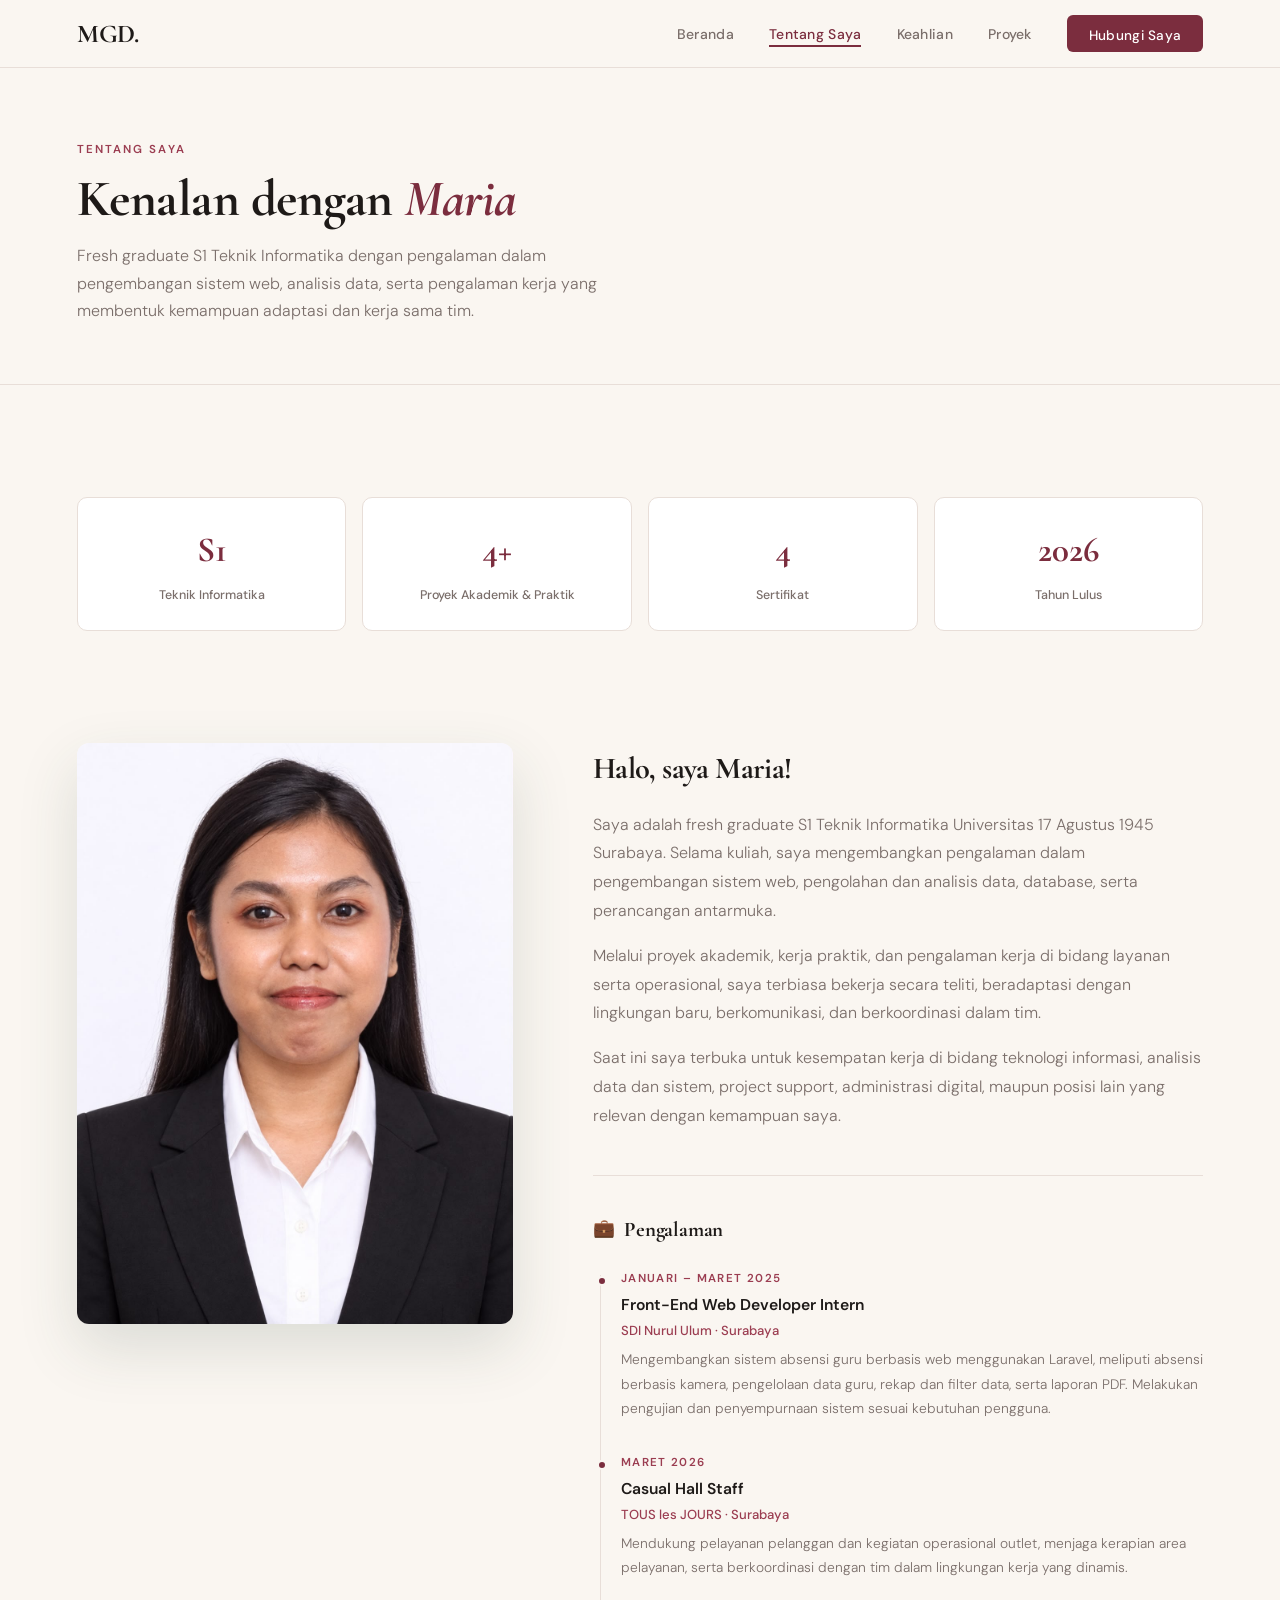
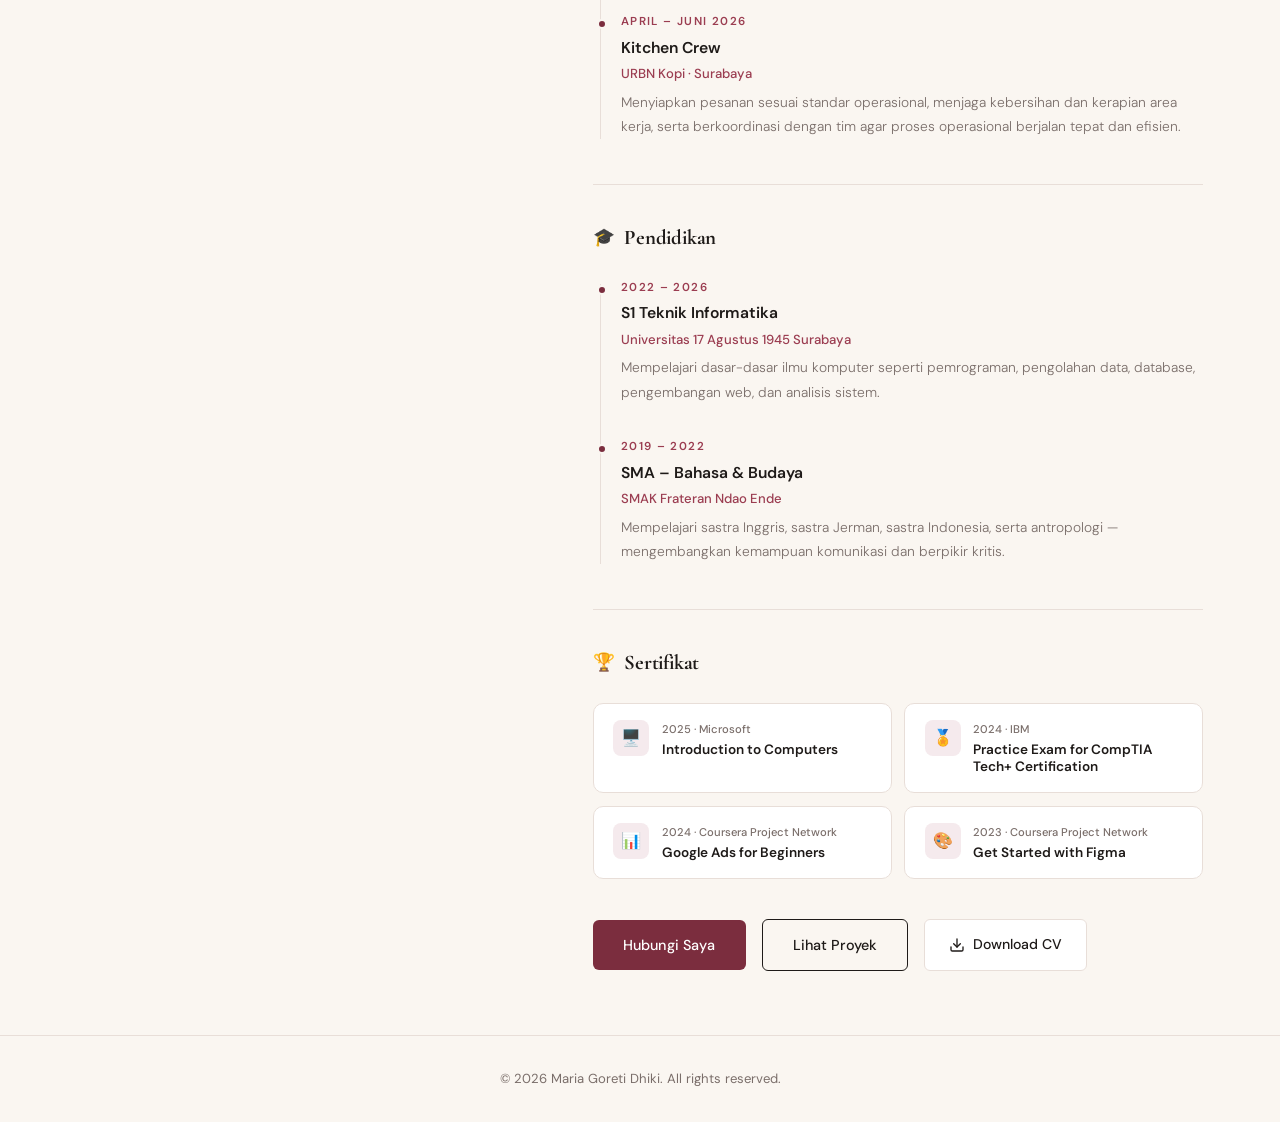
==== about.html @ 5c77bccf "Add files via upload Update portfolio" ====
<!DOCTYPE html>
<html lang="id">
<head>
  <meta charset="UTF-8"/>
  <meta name="viewport" content="width=device-width, initial-scale=1.0"/>
  <title>Tentang Saya – Maria Goreti Dhiki</title>
  <link rel="stylesheet" href="assets/css/style.css"/>
  <style>
    .about-grid { display: grid; grid-template-columns: 1fr 1.4fr; gap: 5rem; align-items: start; }
    .about-photo {
      width: 100%; aspect-ratio: 3/4;
      border-radius: 12px; overflow: hidden;
      box-shadow: 0 24px 60px rgba(44,74,62,0.15);
      position: sticky; top: 88px;
    }
    .about-photo img { width: 100%; height: 100%; object-fit: cover; object-position: top center; display: block; }

    .about-text h3 {
      font-family: 'Cormorant Garamond', serif;
      font-size: 1.9rem; font-weight: 700;
      margin-bottom: 1rem; letter-spacing: -0.02em;
    }
    .about-text p { color: var(--muted); margin-bottom: 1rem; font-weight: 300; line-height: 1.8; }

    /* Stats */
    .stats-row { display: grid; grid-template-columns: repeat(4, 1fr); gap: 1rem; margin: 3rem 0; }
    .stat-card { background: var(--white); border: 1px solid var(--border); border-radius: 10px; padding: 1.4rem; text-align: center; transition: border-color 0.2s, transform 0.2s; }
    .stat-card:hover { border-color: var(--burgundy); transform: translateY(-3px); }
    .stat-num { font-family: 'Cormorant Garamond', serif; font-size: 2.2rem; font-weight: 700; color: var(--burgundy); display: block; }
    .stat-label { font-size: 0.78rem; color: var(--muted); font-weight: 500; margin-top: 2px; }

    /* Section divider */
    .about-section { margin-top: 2.8rem; padding-top: 2.2rem; border-top: 1px solid var(--border); }
    .about-section-title {
      font-family: 'Cormorant Garamond', serif;
      font-size: 1.3rem; font-weight: 700;
      margin-bottom: 1.4rem; letter-spacing: -0.01em;
      display: flex; align-items: center; gap: 0.6rem;
    }
    .about-section-title span { font-size: 1.1rem; }

    /* Timeline */
    .timeline { position: relative; padding-left: 28px; }
    .timeline::before { content: ''; position: absolute; left: 7px; top: 6px; bottom: 0; width: 1px; background: var(--border); }
    .timeline-item { position: relative; margin-bottom: 2rem; }
    .timeline-item::before { content: ''; position: absolute; left: -24px; top: 7px; width: 10px; height: 10px; border-radius: 50%; background: var(--burgundy); border: 2px solid var(--cream); }
    .timeline-year { font-size: 0.72rem; font-weight: 600; letter-spacing: 0.12em; color: var(--burgundy-md); text-transform: uppercase; margin-bottom: 3px; }
    .timeline-item h4 { font-size: 0.98rem; font-weight: 600; margin-bottom: 2px; }
    .timeline-item .tl-sub { font-size: 0.82rem; color: var(--burgundy-md); font-weight: 500; margin-bottom: 4px; }
    .timeline-item p { font-size: 0.86rem; color: var(--muted); font-weight: 300; }

    /* Sertifikat */
    .cert-grid { display: grid; grid-template-columns: 1fr 1fr; gap: 0.8rem; }
    .cert-card {
      background: var(--white); border: 1px solid var(--border);
      border-radius: 10px; padding: 1rem 1.2rem;
      display: flex; align-items: flex-start; gap: 0.8rem;
      transition: border-color 0.2s, transform 0.2s;
    }
    .cert-card:hover { border-color: var(--burgundy); transform: translateY(-2px); }
    .cert-icon {
      width: 36px; height: 36px; min-width: 36px;
      background: var(--burgundy-lt); border-radius: 8px;
      display: flex; align-items: center; justify-content: center;
      font-size: 1rem;
    }
    .cert-info small { font-size: 0.7rem; color: var(--muted); font-weight: 500; display: block; margin-bottom: 2px; }
    .cert-info strong { font-size: 0.85rem; font-weight: 600; line-height: 1.3; display: block; }

    /* CTA buttons */
    .about-cta { display: flex; gap: 1rem; flex-wrap: wrap; margin-top: 2.5rem; align-items: center; }
    .btn-download {
      display: inline-flex; align-items: center; gap: 0.5rem;
      border: 1.5px solid var(--border); color: var(--charcoal);
      padding: 13px 24px; border-radius: 6px;
      text-decoration: none; font-size: 0.88rem; font-weight: 500;
      background: var(--white);
      transition: all 0.2s;
    }
    .btn-download:hover { border-color: var(--burgundy); color: var(--burgundy); transform: translateY(-2px); }

    @media (max-width: 768px) {
      .about-grid { grid-template-columns: 1fr; }
      .stats-row { grid-template-columns: repeat(2, 1fr); }
      .cert-grid { grid-template-columns: 1fr; }
      .about-photo { position: static; aspect-ratio: 4/3; }
    }
  </style>
</head>
<body>
  <nav>
    <a href="index.html" class="nav-logo">MGD.</a>
    <ul class="nav-links">
      <li><a href="index.html">Beranda</a></li>
      <li><a href="about.html">Tentang Saya</a></li>
      <li><a href="skills.html">Keahlian</a></li>
      <li><a href="projects.html">Proyek</a></li>
      <li><a href="contact.html" class="nav-contact-btn">Hubungi Saya</a></li>
    </ul>
  </nav>

  <div class="page-wrapper">
    <div class="page-hero">
      <p class="page-label">Tentang Saya</p>
      <h1 class="page-title">Kenalan dengan <em>Maria</em></h1>
      <p class="page-sub">Fresh graduate S1 Teknik Informatika dengan pengalaman dalam pengembangan sistem web, analisis data, serta pengalaman kerja yang membentuk kemampuan adaptasi dan kerja sama tim.</p>
    </div>

    <!-- STATS -->
    <div class="section-content" style="padding-bottom: 0;">
      <div class="stats-row">
        <div class="stat-card fade-in"><span class="stat-num">S1</span><span class="stat-label">Teknik Informatika</span></div>
        <div class="stat-card fade-in"><span class="stat-num">4+</span><span class="stat-label">Proyek Akademik &amp; Praktik</span></div>
        <div class="stat-card fade-in"><span class="stat-num">4</span><span class="stat-label">Sertifikat</span></div>
        <div class="stat-card fade-in"><span class="stat-num">2026</span><span class="stat-label">Tahun Lulus</span></div>
      </div>
    </div>

    <!-- ABOUT GRID -->
    <div class="section-content">
      <div class="about-grid">

        <!-- Foto -->
        <div class="about-photo fade-in">
          <img src="assets/img/Profil.jpeg" alt="Maria Goreti Dhiki"/>
        </div>

        <!-- Konten kanan -->
        <div class="about-text fade-in">
          <h3>Halo, saya Maria!</h3>
          <p>Saya adalah fresh graduate S1 Teknik Informatika Universitas 17 Agustus 1945 Surabaya. Selama kuliah, saya mengembangkan pengalaman dalam pengembangan sistem web, pengolahan dan analisis data, database, serta perancangan antarmuka.</p>
          <p>Melalui proyek akademik, kerja praktik, dan pengalaman kerja di bidang layanan serta operasional, saya terbiasa bekerja secara teliti, beradaptasi dengan lingkungan baru, berkomunikasi, dan berkoordinasi dalam tim.</p>
          <p>Saat ini saya terbuka untuk kesempatan kerja di bidang teknologi informasi, analisis data dan sistem, project support, administrasi digital, maupun posisi lain yang relevan dengan kemampuan saya.</p>

          <!-- PENGALAMAN -->
          <div class="about-section">
            <div class="about-section-title"><span>💼</span> Pengalaman</div>
            <div class="timeline">
              <div class="timeline-item">
                <div class="timeline-year">Januari – Maret 2025</div>
                <h4>Front-End Web Developer Intern</h4>
                <div class="tl-sub">SDI Nurul Ulum · Surabaya</div>
                <p>Mengembangkan sistem absensi guru berbasis web menggunakan Laravel, meliputi absensi berbasis kamera, pengelolaan data guru, rekap dan filter data, serta laporan PDF. Melakukan pengujian dan penyempurnaan sistem sesuai kebutuhan pengguna.</p>
              </div>
              <div class="timeline-item">
                <div class="timeline-year">Maret 2026</div>
                <h4>Casual Hall Staff</h4>
                <div class="tl-sub">TOUS les JOURS · Surabaya</div>
                <p>Mendukung pelayanan pelanggan dan kegiatan operasional outlet, menjaga kerapian area pelayanan, serta berkoordinasi dengan tim dalam lingkungan kerja yang dinamis.</p>
              </div>
              <div class="timeline-item">
                <div class="timeline-year">April – Juni 2026</div>
                <h4>Kitchen Crew</h4>
                <div class="tl-sub">URBN Kopi · Surabaya</div>
                <p>Menyiapkan pesanan sesuai standar operasional, menjaga kebersihan dan kerapian area kerja, serta berkoordinasi dengan tim agar proses operasional berjalan tepat dan efisien.</p>
              </div>
            </div>
          </div>

          <!-- PENDIDIKAN -->
          <div class="about-section">
            <div class="about-section-title"><span>🎓</span> Pendidikan</div>
            <div class="timeline">
              <div class="timeline-item">
                <div class="timeline-year">2022 – 2026</div>
                <h4>S1 Teknik Informatika</h4>
                <div class="tl-sub">Universitas 17 Agustus 1945 Surabaya</div>
                <p>Mempelajari dasar-dasar ilmu komputer seperti pemrograman, pengolahan data, database, pengembangan web, dan analisis sistem.</p>
              </div>
              <div class="timeline-item">
                <div class="timeline-year">2019 – 2022</div>
                <h4>SMA – Bahasa &amp; Budaya</h4>
                <div class="tl-sub">SMAK Frateran Ndao Ende</div>
                <p>Mempelajari sastra Inggris, sastra Jerman, sastra Indonesia, serta antropologi — mengembangkan kemampuan komunikasi dan berpikir kritis.</p>
              </div>
            </div>
          </div>

          <!-- SERTIFIKAT -->
          <div class="about-section">
            <div class="about-section-title"><span>🏆</span> Sertifikat</div>
            <div class="cert-grid">
              <div class="cert-card fade-in">
                <div class="cert-icon">🖥️</div>
                <div class="cert-info">
                  <small>2025 · Microsoft</small>
                  <strong>Introduction to Computers</strong>
                </div>
              </div>
              <div class="cert-card fade-in">
                <div class="cert-icon">🏅</div>
                <div class="cert-info">
                  <small>2024 · IBM</small>
                  <strong>Practice Exam for CompTIA Tech+ Certification</strong>
                </div>
              </div>
              <div class="cert-card fade-in">
                <div class="cert-icon">📊</div>
                <div class="cert-info">
                  <small>2024 · Coursera Project Network</small>
                  <strong>Google Ads for Beginners</strong>
                </div>
              </div>
              <div class="cert-card fade-in">
                <div class="cert-icon">🎨</div>
                <div class="cert-info">
                  <small>2023 · Coursera Project Network</small>
                  <strong>Get Started with Figma</strong>
                </div>
              </div>
            </div>
          </div>

          <!-- CTA -->
          <div class="about-cta">
            <a href="contact.html" class="btn-primary">Hubungi Saya</a>
            <a href="projects.html" class="btn-outline">Lihat Proyek</a>
            <a href="assets/cv/Maria_Goreti_Dhiki_CV.pdf" download="Maria_Goreti_Dhiki_CV.pdf" class="btn-download">
              <svg width="16" height="16" viewBox="0 0 24 24" fill="none" stroke="currentColor" stroke-width="2" stroke-linecap="round" stroke-linejoin="round">
                <path d="M21 15v4a2 2 0 01-2 2H5a2 2 0 01-2-2v-4"/>
                <polyline points="7 10 12 15 17 10"/>
                <line x1="12" y1="15" x2="12" y2="3"/>
              </svg>
              Download CV
            </a>
          </div>
        </div>

      </div>
    </div>

    <footer>
      <p>© 2026 Maria Goreti Dhiki. All rights reserved.</p>
    </footer>
  </div>

  <script src="assets/js/main.js"></script>
</body>
</html>
---- assets/css/style.css ----
@import url('https://fonts.googleapis.com/css2?family=Cormorant+Garamond:ital,wght@0,400;0,500;0,600;0,700;1,400;1,600&family=DM+Sans:opsz,wght@9..40,300;9..40,400;9..40,500;9..40,600&display=swap');

*, *::before, *::after { box-sizing: border-box; margin: 0; padding: 0; }

:root {
  --burgundy:    #7B2D3E;
  --burgundy-dk: #561E2B;
  --burgundy-md: #9B3D51;
  --burgundy-lt: #F5EAED;
  --burgundy-acc:#C4758A;
  --cream:       #FAF6F1;
  --warm-white:  #FFFCF9;
  --sand:        #EDE6DC;
  --charcoal:    #1E1A18;
  --muted:       #7A6E6A;
  --border:      #E8DED8;
  --white:       #FFFFFF;
}

html { scroll-behavior: smooth; }

body {
  font-family: 'DM Sans', sans-serif;
  background: var(--cream);
  color: var(--charcoal);
  font-size: 16px;
  line-height: 1.7;
}

/* NAV */
nav {
  position: fixed; top: 0; width: 100%;
  background: rgba(250,246,241,0.96);
  backdrop-filter: blur(12px);
  border-bottom: 1px solid var(--border);
  z-index: 100; padding: 0 6%;
  display: flex; align-items: center; justify-content: space-between;
  height: 68px;
}
.nav-logo {
  font-family: 'Cormorant Garamond', serif;
  font-size: 1.6rem; font-weight: 700;
  color: var(--charcoal); text-decoration: none;
  letter-spacing: -0.01em;
}
.nav-links { display: flex; gap: 2.2rem; list-style: none; align-items: center; }
.nav-links a {
  text-decoration: none; color: var(--muted);
  font-size: 0.875rem; font-weight: 500; letter-spacing: 0.02em;
  transition: color 0.2s; position: relative; padding-bottom: 4px;
}
.nav-links a::after {
  content: ''; position: absolute; bottom: 0; left: 0;
  width: 0; height: 1.5px; background: var(--burgundy);
  transition: width 0.25s;
}
.nav-links a:hover { color: var(--burgundy); }
.nav-links a:hover::after { width: 100%; }
.nav-links a.active { color: var(--burgundy); }
.nav-links a.active::after { width: 100%; }
.nav-contact-btn {
  display: inline-block;
  background: var(--burgundy); color: var(--white) !important;
  padding: 9px 22px; border-radius: 6px;
  font-size: 0.85rem !important; font-weight: 500 !important;
  text-decoration: none; transition: background 0.2s !important;
}
.nav-contact-btn:hover { background: var(--burgundy-md) !important; }
.nav-contact-btn::after { display: none !important; }

/* PAGE WRAPPER */
.page-wrapper { padding-top: 68px; min-height: 100vh; }

/* PAGE HERO */
.page-hero {
  padding: 72px 6% 60px;
  border-bottom: 1px solid var(--border);
  background: var(--cream);
}
.page-label {
  font-size: 0.72rem; font-weight: 600; letter-spacing: 0.18em;
  text-transform: uppercase; color: var(--burgundy-md);
  margin-bottom: 0.7rem;
}
.page-title {
  font-family: 'Cormorant Garamond', serif;
  font-size: clamp(2.4rem, 4vw, 3.6rem); font-weight: 700;
  line-height: 1.12; letter-spacing: -0.01em;
}
.page-title em { font-style: italic; color: var(--burgundy); }
.page-sub {
  color: var(--muted); max-width: 540px;
  margin-top: 0.9rem; font-size: 1rem; font-weight: 300;
}

/* SECTION CONTENT */
.section-content { padding: 64px 6%; }

/* BUTTONS */
.btn-primary {
  display: inline-block;
  background: var(--burgundy); color: var(--white);
  padding: 13px 30px; border-radius: 6px;
  text-decoration: none; font-size: 0.9rem; font-weight: 500;
  transition: background 0.2s, transform 0.15s; letter-spacing: 0.01em;
}
.btn-primary:hover { background: var(--burgundy-md); transform: translateY(-2px); }
.btn-outline {
  display: inline-block;
  border: 1.5px solid var(--charcoal); color: var(--charcoal);
  padding: 13px 30px; border-radius: 6px;
  text-decoration: none; font-size: 0.9rem; font-weight: 500;
  transition: all 0.2s;
}
.btn-outline:hover { border-color: var(--burgundy); color: var(--burgundy); transform: translateY(-2px); }

/* FOOTER */
footer {
  text-align: center; padding: 2rem 6%;
  border-top: 1px solid var(--border);
  font-size: 0.82rem; color: var(--muted);
  background: var(--cream);
}

/* FADE IN */
.fade-in {
  opacity: 0; transform: translateY(20px);
  transition: opacity 0.55s ease, transform 0.55s ease;
}
.fade-in.visible { opacity: 1; transform: translateY(0); }

/* RESPONSIVE */
@media (max-width: 768px) {
  .nav-links { gap: 1rem; }
  .page-hero { padding: 50px 5% 40px; }
  .section-content { padding: 44px 5%; }
}
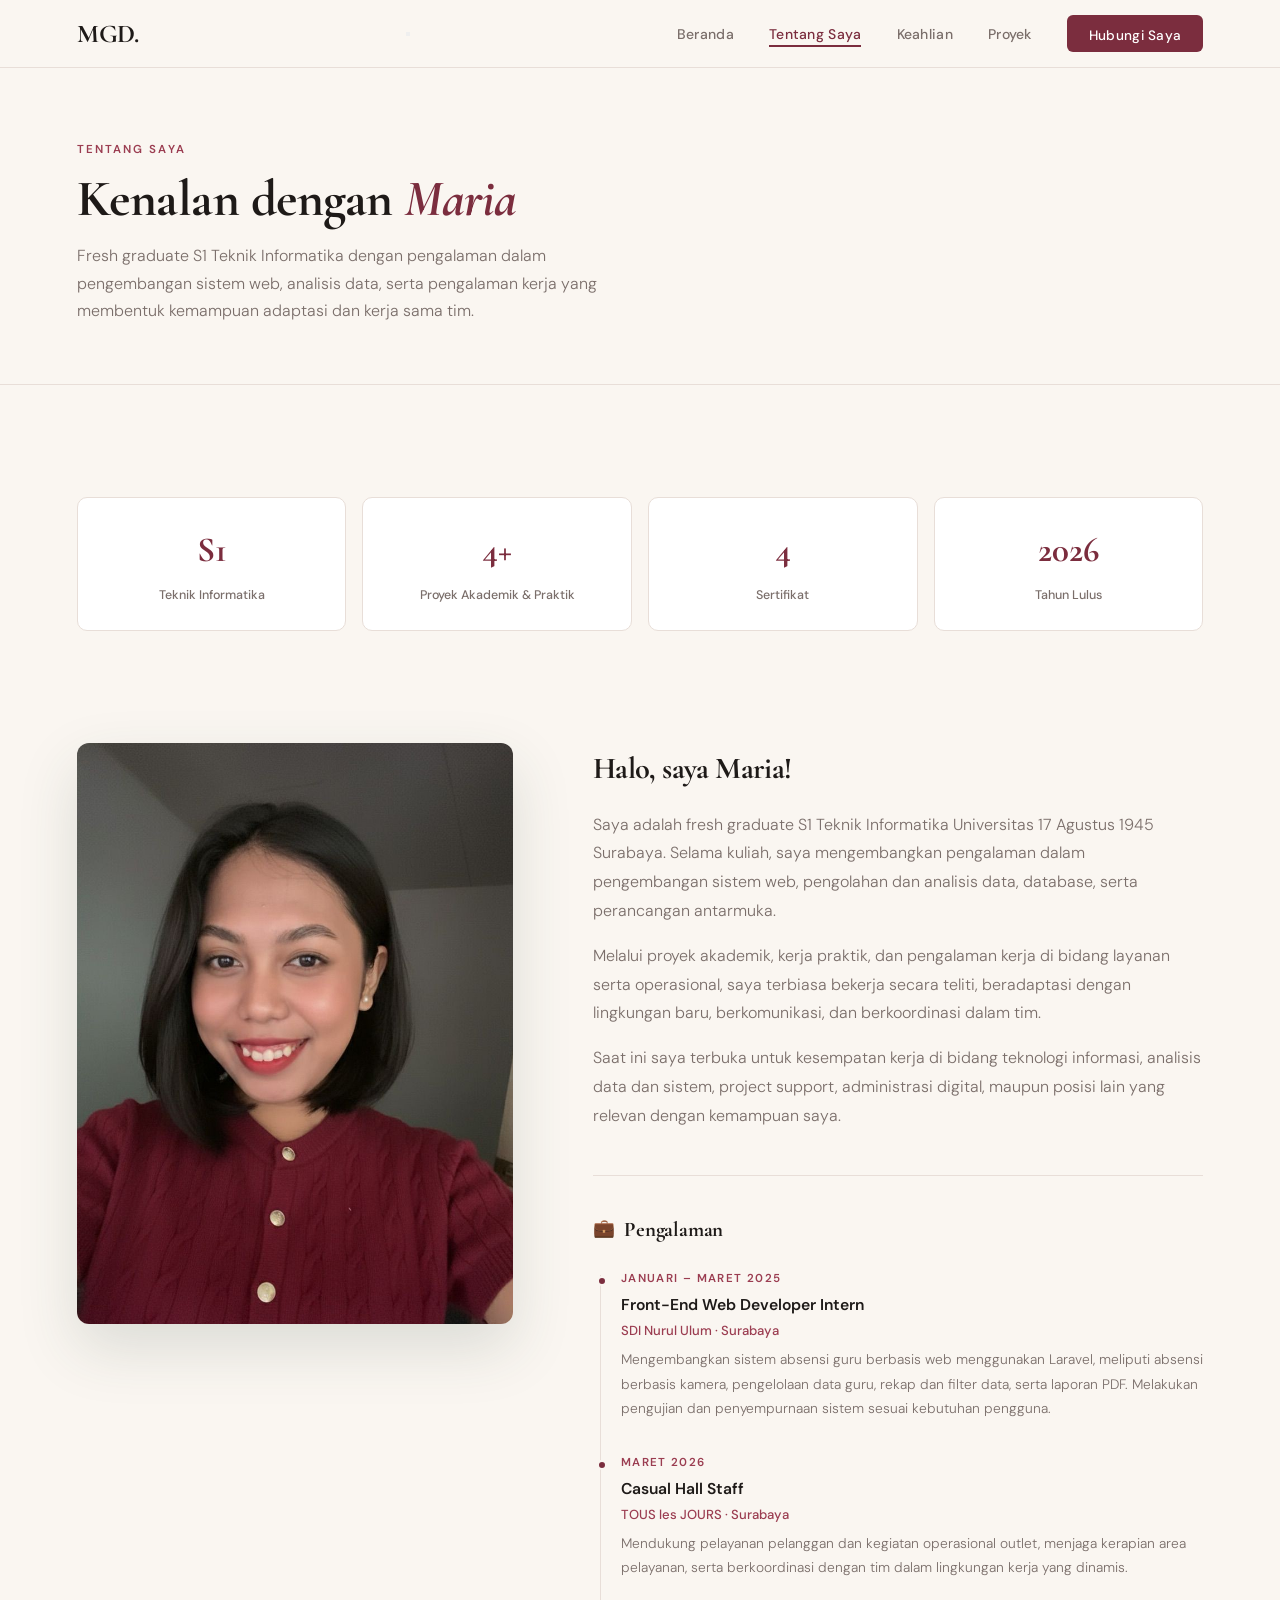
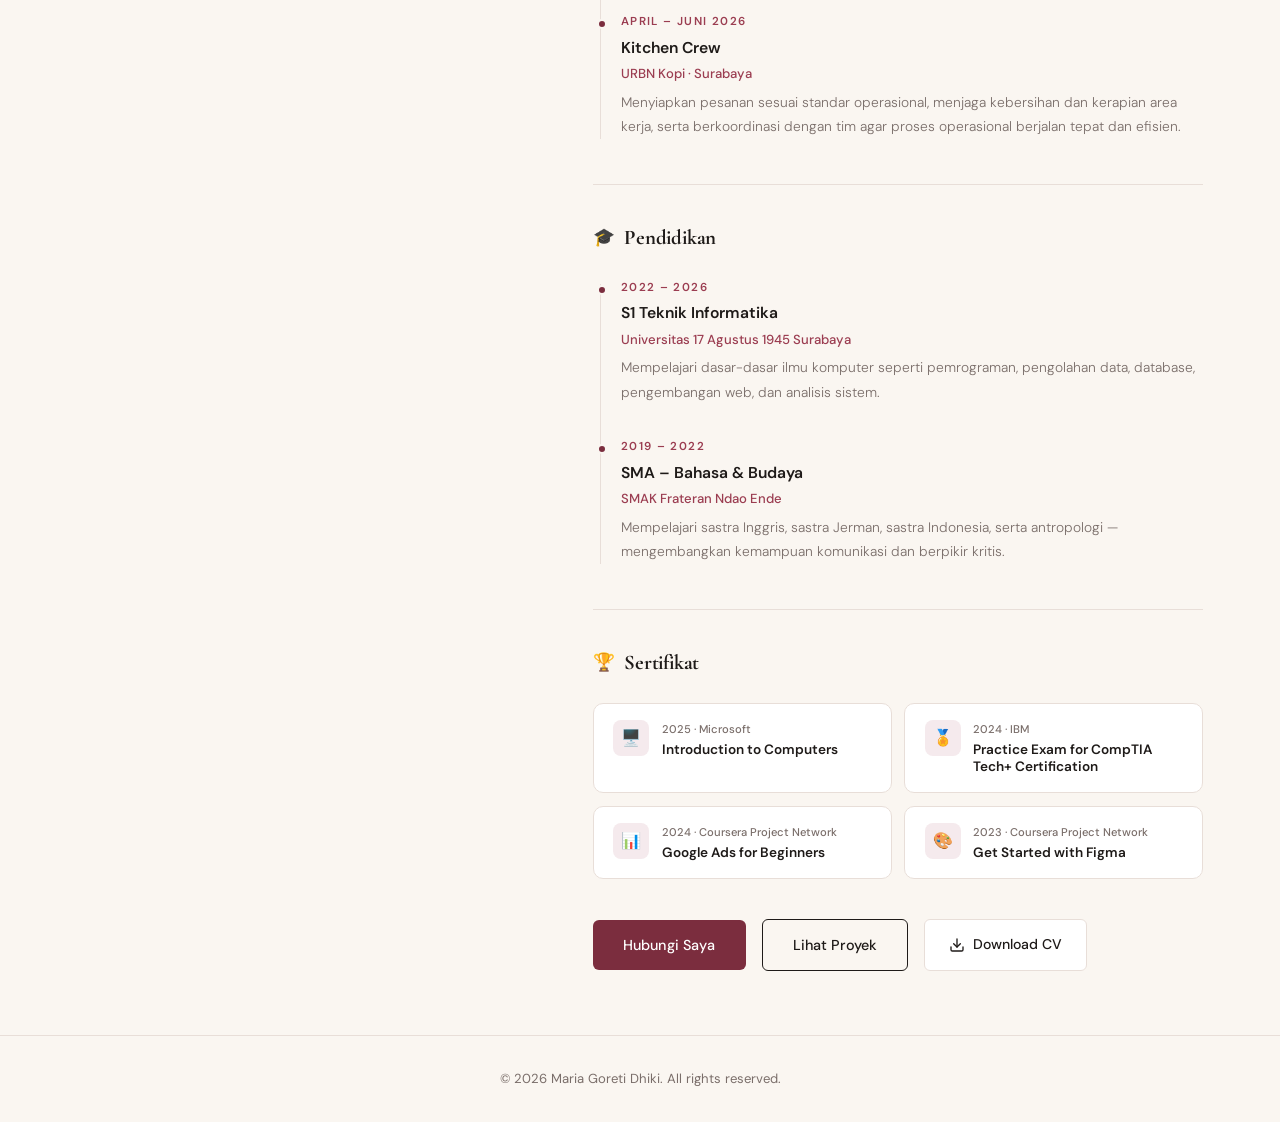
==== commit 57c1969e: "Update portfolio responsive layout" ====
--- a/about.html
+++ b/about.html
@@ -86,11 +86,15 @@
       .about-photo { position: static; aspect-ratio: 4/3; }
     }
   </style>
+  <link rel="stylesheet" href="assets/css/responsive.css"/>
 </head>
 <body>
   <nav>
     <a href="index.html" class="nav-logo">MGD.</a>
-    <ul class="nav-links">
+    <button class="nav-toggle" type="button" aria-label="Buka menu navigasi" aria-expanded="false" aria-controls="primary-navigation">
+      <span></span><span></span><span></span>
+    </button>
+    <ul class="nav-links" id="primary-navigation">
       <li><a href="index.html">Beranda</a></li>
       <li><a href="about.html">Tentang Saya</a></li>
       <li><a href="skills.html">Keahlian</a></li>
@@ -122,7 +126,7 @@
 
         <!-- Foto -->
         <div class="about-photo fade-in">
-          <img src="assets/img/Profil.jpeg" alt="Maria Goreti Dhiki"/>
+          <img src="assets/img/Given.jpeg" alt="Maria Goreti Dhiki"/>
         </div>
 
         <!-- Konten kanan -->
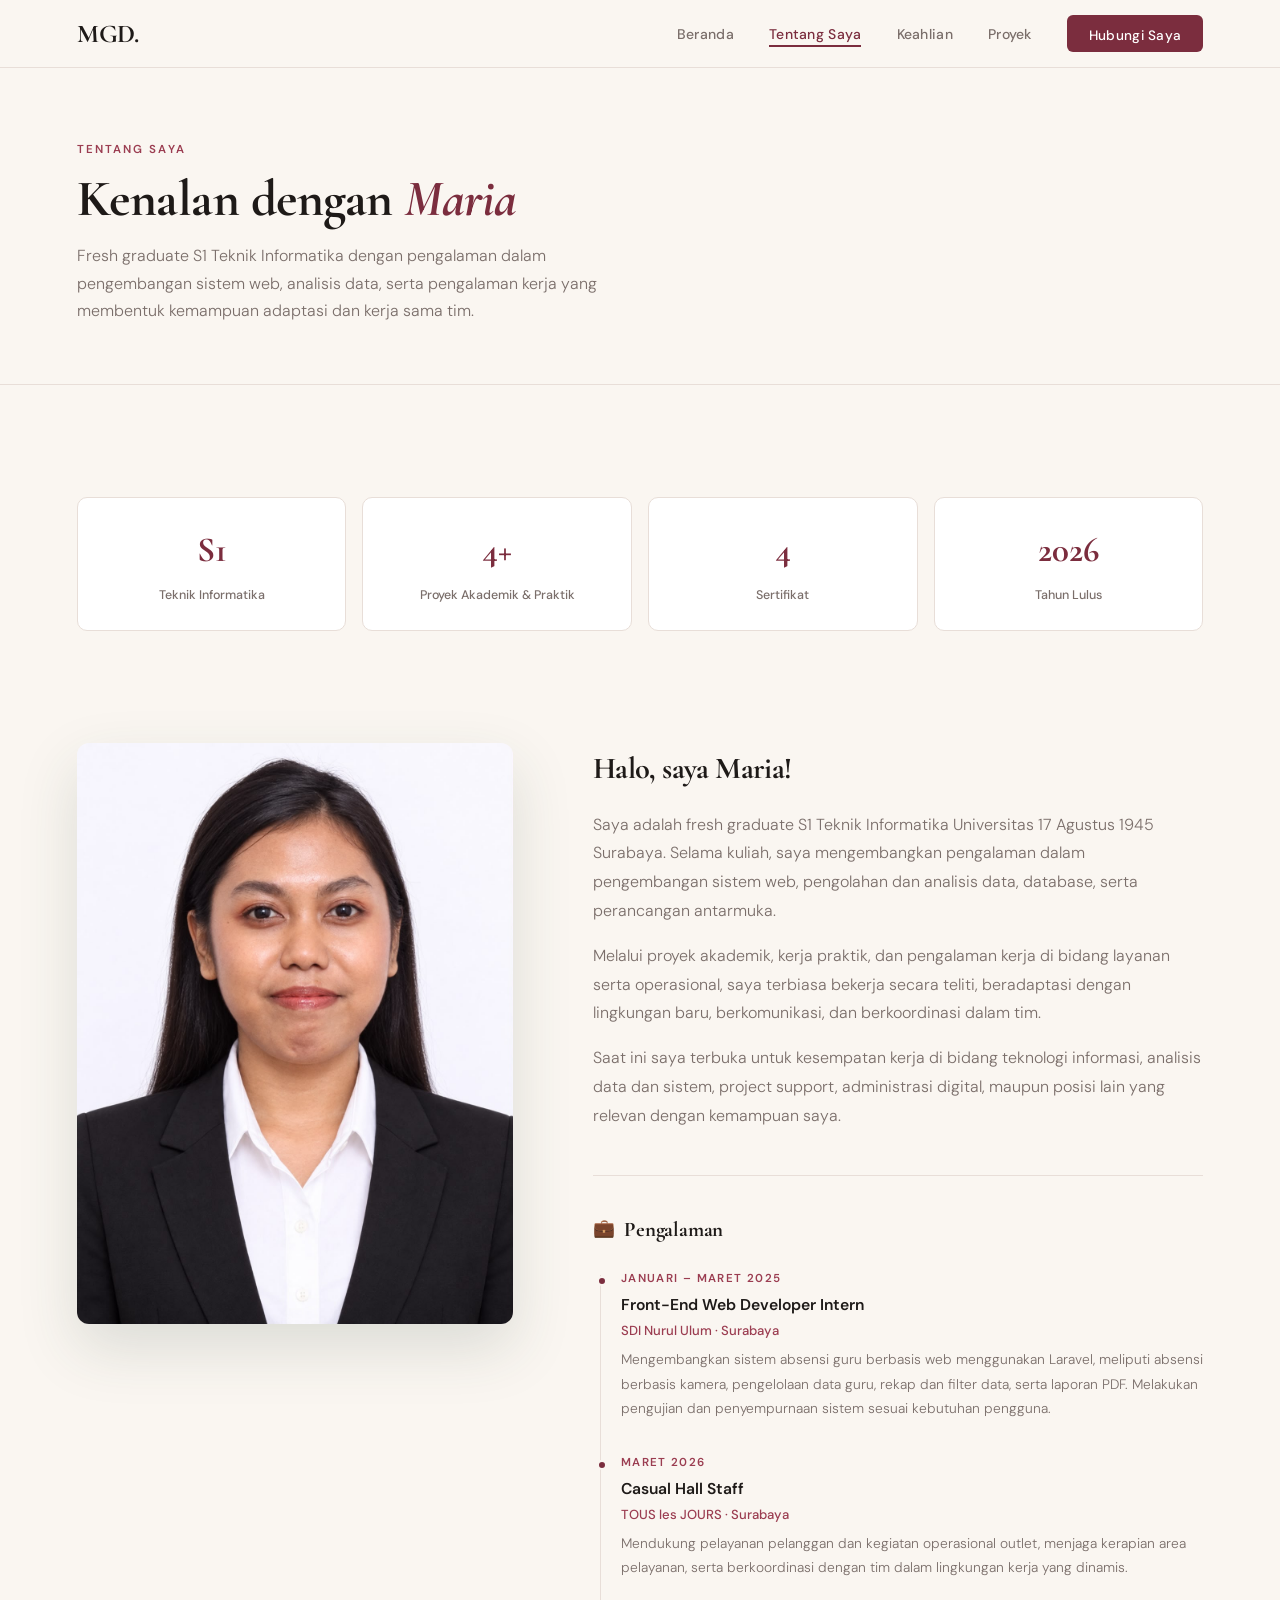
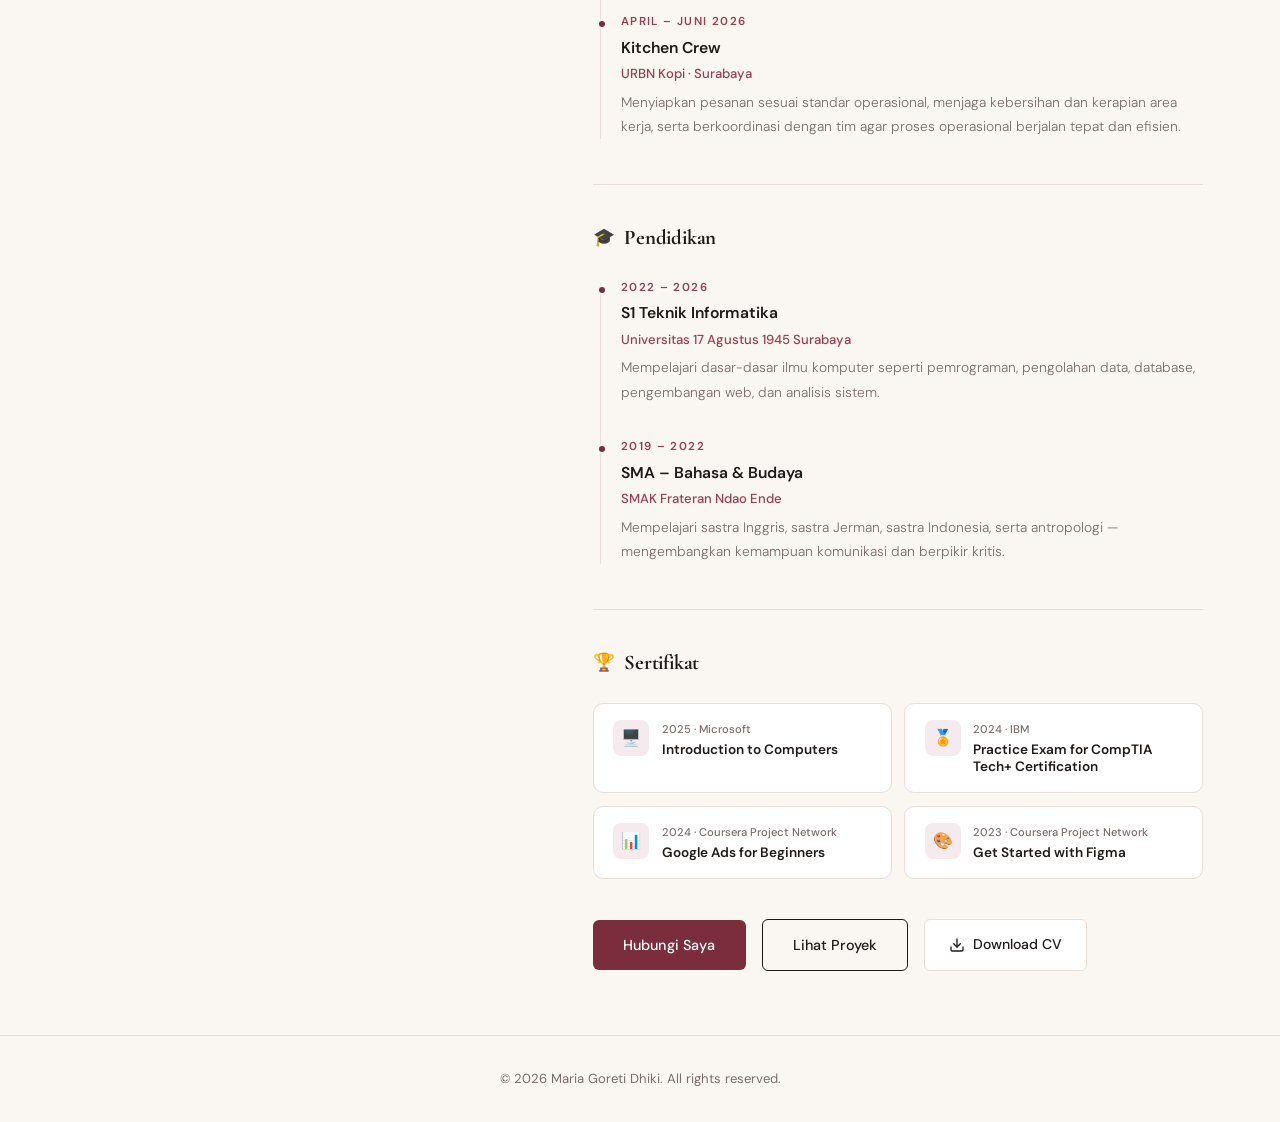
==== commit 42a5da3b: "Update about.html" ====
--- a/about.html
+++ b/about.html
@@ -126,7 +126,7 @@
 
         <!-- Foto -->
         <div class="about-photo fade-in">
-          <img src="assets/img/Given.jpeg" alt="Maria Goreti Dhiki"/>
+          <img src="assets/img/Profil.jpeg" alt="Maria Goreti Dhiki"/>
         </div>
 
         <!-- Konten kanan -->
@@ -240,4 +240,4 @@
 
   <script src="assets/js/main.js"></script>
 </body>
-</html>+</html>
--- a/assets/css/responsive.css
+++ b/assets/css/responsive.css
@@ -0,0 +1,193 @@
+/* Responsive improvements for Maria Goreti Dhiki portfolio */
+html { overflow-x: hidden; }
+body { overflow-x: hidden; }
+img, svg { max-width: 100%; }
+
+/* Mobile navigation trigger: hidden on desktop */
+.nav-toggle {
+  display: none;
+  width: 42px;
+  height: 42px;
+  border: 1px solid var(--border);
+  border-radius: 10px;
+  background: var(--warm-white);
+  color: var(--charcoal);
+  cursor: pointer;
+  align-items: center;
+  justify-content: center;
+  flex-direction: column;
+  gap: 5px;
+  padding: 0;
+}
+.nav-toggle span {
+  width: 20px;
+  height: 2px;
+  background: currentColor;
+  border-radius: 999px;
+  transition: transform .25s ease, opacity .2s ease;
+}
+.nav-toggle.active span:nth-child(1) { transform: translateY(7px) rotate(45deg); }
+.nav-toggle.active span:nth-child(2) { opacity: 0; }
+.nav-toggle.active span:nth-child(3) { transform: translateY(-7px) rotate(-45deg); }
+
+/* Tablet */
+@media (max-width: 1024px) {
+  nav { padding-left: 4%; padding-right: 4%; }
+  .nav-links { gap: 1.25rem; }
+  .home-hero { gap: 2.5rem; padding-left: 5%; padding-right: 5%; }
+  .avatar-frame { width: min(310px, 34vw); height: 390px; }
+  .section-content, .services-section, .soft-section { padding-left: 5%; padding-right: 5%; }
+  .about-grid, .contact-layout { gap: 3rem; }
+}
+
+/* Phone / small tablet */
+@media (max-width: 768px) {
+  nav {
+    height: 64px;
+    padding: 0 5%;
+  }
+  .page-wrapper { padding-top: 64px; }
+  .nav-logo { font-size: 1.45rem; }
+  .nav-toggle { display: flex; position: relative; z-index: 102; }
+  .nav-links {
+    position: fixed;
+    top: 64px;
+    left: 0;
+    right: 0;
+    display: flex;
+    flex-direction: column;
+    align-items: stretch;
+    gap: 0;
+    padding: 12px 5% 20px;
+    background: rgba(250,246,241,.99);
+    border-bottom: 1px solid var(--border);
+    box-shadow: 0 18px 40px rgba(30,26,24,.10);
+    transform: translateY(-125%);
+    opacity: 0;
+    visibility: hidden;
+    pointer-events: none;
+    transition: transform .28s ease, opacity .22s ease, visibility .22s;
+    z-index: 101;
+  }
+  .nav-links.open {
+    transform: translateY(0);
+    opacity: 1;
+    visibility: visible;
+    pointer-events: auto;
+  }
+  .nav-links li { width: 100%; }
+  .nav-links a {
+    display: block;
+    width: 100%;
+    padding: 12px 4px;
+    font-size: .94rem;
+  }
+  .nav-links a::after { display: none; }
+  .nav-contact-btn {
+    margin-top: 8px;
+    text-align: center;
+    padding: 11px 18px !important;
+  }
+  body.menu-open { overflow: hidden; }
+
+  .page-hero { padding: 42px 5% 34px; }
+  .page-title { font-size: clamp(2.25rem, 12vw, 3rem); }
+  .page-sub { font-size: .94rem; }
+  .section-content { padding: 40px 5%; }
+
+  /* Home */
+  .home-hero {
+    min-height: auto !important;
+    grid-template-columns: 1fr !important;
+    gap: 2rem !important;
+    padding: 48px 5% 42px !important;
+    text-align: left;
+  }
+  .home-hero h1 { font-size: clamp(2.8rem, 14vw, 4rem); }
+  .home-hero p { max-width: none; font-size: .98rem; margin-bottom: 1.8rem; }
+  .hero-tag { font-size: .66rem; letter-spacing: .12em; margin-bottom: 1.2rem; }
+  .hero-btns { gap: .7rem; }
+  .hero-btns .btn-primary, .hero-btns .btn-outline { padding: 11px 18px; }
+  .hero-visual {
+    display: flex !important;
+    width: 100%;
+    justify-content: center;
+    padding: 6px 0 20px;
+  }
+  .avatar-frame {
+    width: min(82vw, 310px) !important;
+    height: min(104vw, 390px) !important;
+  }
+  .hero-deco { display: none; }
+  .hero-badge { right: max(0px, calc(50% - 165px)); bottom: 4px; }
+  .info-strip { grid-template-columns: 1fr 1fr !important; }
+  .info-strip-item {
+    min-width: 0;
+    padding: 18px 16px !important;
+    border-right: 1px solid var(--border) !important;
+    border-bottom: 1px solid var(--border) !important;
+  }
+  .info-strip-item:nth-child(even) { border-right: none !important; }
+  .info-strip-item strong { overflow-wrap: anywhere; }
+  .services-section { padding: 52px 5% !important; }
+  .services-section h2 { font-size: clamp(2rem, 10vw, 2.6rem); }
+  .services-grid { grid-template-columns: 1fr !important; gap: 1rem !important; }
+  .service-card { padding: 1.4rem !important; }
+  .service-screenshot img { height: auto !important; max-height: 210px; }
+  .cta-section { padding: 58px 5% !important; }
+
+  /* About */
+  .about-grid { grid-template-columns: 1fr !important; gap: 2rem !important; }
+  .about-photo { max-width: 360px; margin: 0 auto; }
+  .about-photo img { width: 100%; height: auto; }
+  .stats-row { grid-template-columns: 1fr 1fr !important; gap: .75rem !important; }
+  .stat-card { min-width: 0; padding: 1.15rem .8rem !important; }
+  .stat-num { font-size: 1.55rem !important; }
+  .stat-label { font-size: .74rem !important; }
+  .cert-grid { grid-template-columns: 1fr !important; }
+  .timeline-item { padding-left: 1.3rem !important; }
+  .about-cta { padding: 1.5rem !important; }
+
+  /* Projects */
+  .filter-bar {
+    flex-wrap: nowrap !important;
+    overflow-x: auto;
+    padding-bottom: 8px;
+    margin-right: -5vw;
+    padding-right: 5vw;
+    scrollbar-width: thin;
+  }
+  .filter-btn { flex: 0 0 auto; padding: 8px 15px !important; }
+  .projects-grid { grid-template-columns: minmax(0, 1fr) !important; gap: 1rem !important; }
+  .project-card { width: 100%; min-width: 0; }
+  .project-thumb { height: 180px !important; }
+  .project-info { padding: 1.25rem !important; }
+
+  /* Skills */
+  .tools-grid, .soft-grid { grid-template-columns: 1fr !important; gap: .85rem !important; }
+  .tool-card, .soft-card { min-width: 0; }
+  .soft-section { padding: 48px 5% !important; }
+
+  /* Contact */
+  .contact-layout { grid-template-columns: 1fr !important; gap: 2rem !important; }
+  .form-row { grid-template-columns: 1fr !important; gap: 0 !important; }
+  .contact-form-wrap, .info-card { min-width: 0; }
+  .contact-form-wrap { padding: 1.4rem !important; }
+  input, textarea, select, button { max-width: 100%; }
+  .info-text { min-width: 0; }
+  .info-text a, .info-text p { overflow-wrap: anywhere; }
+}
+
+/* Very small phones */
+@media (max-width: 430px) {
+  .home-hero { padding-top: 38px !important; }
+  .home-hero h1 { font-size: 2.75rem; }
+  .hero-btns { display: grid !important; grid-template-columns: 1fr; }
+  .hero-btns a { width: 100%; text-align: center; }
+  .info-strip { grid-template-columns: 1fr !important; }
+  .info-strip-item { border-right: none !important; }
+  .stats-row { grid-template-columns: 1fr 1fr !important; }
+  .project-thumb { height: 165px !important; }
+  .project-info h3 { font-size: 1.12rem !important; }
+  .filter-btn { font-size: .78rem !important; }
+}
